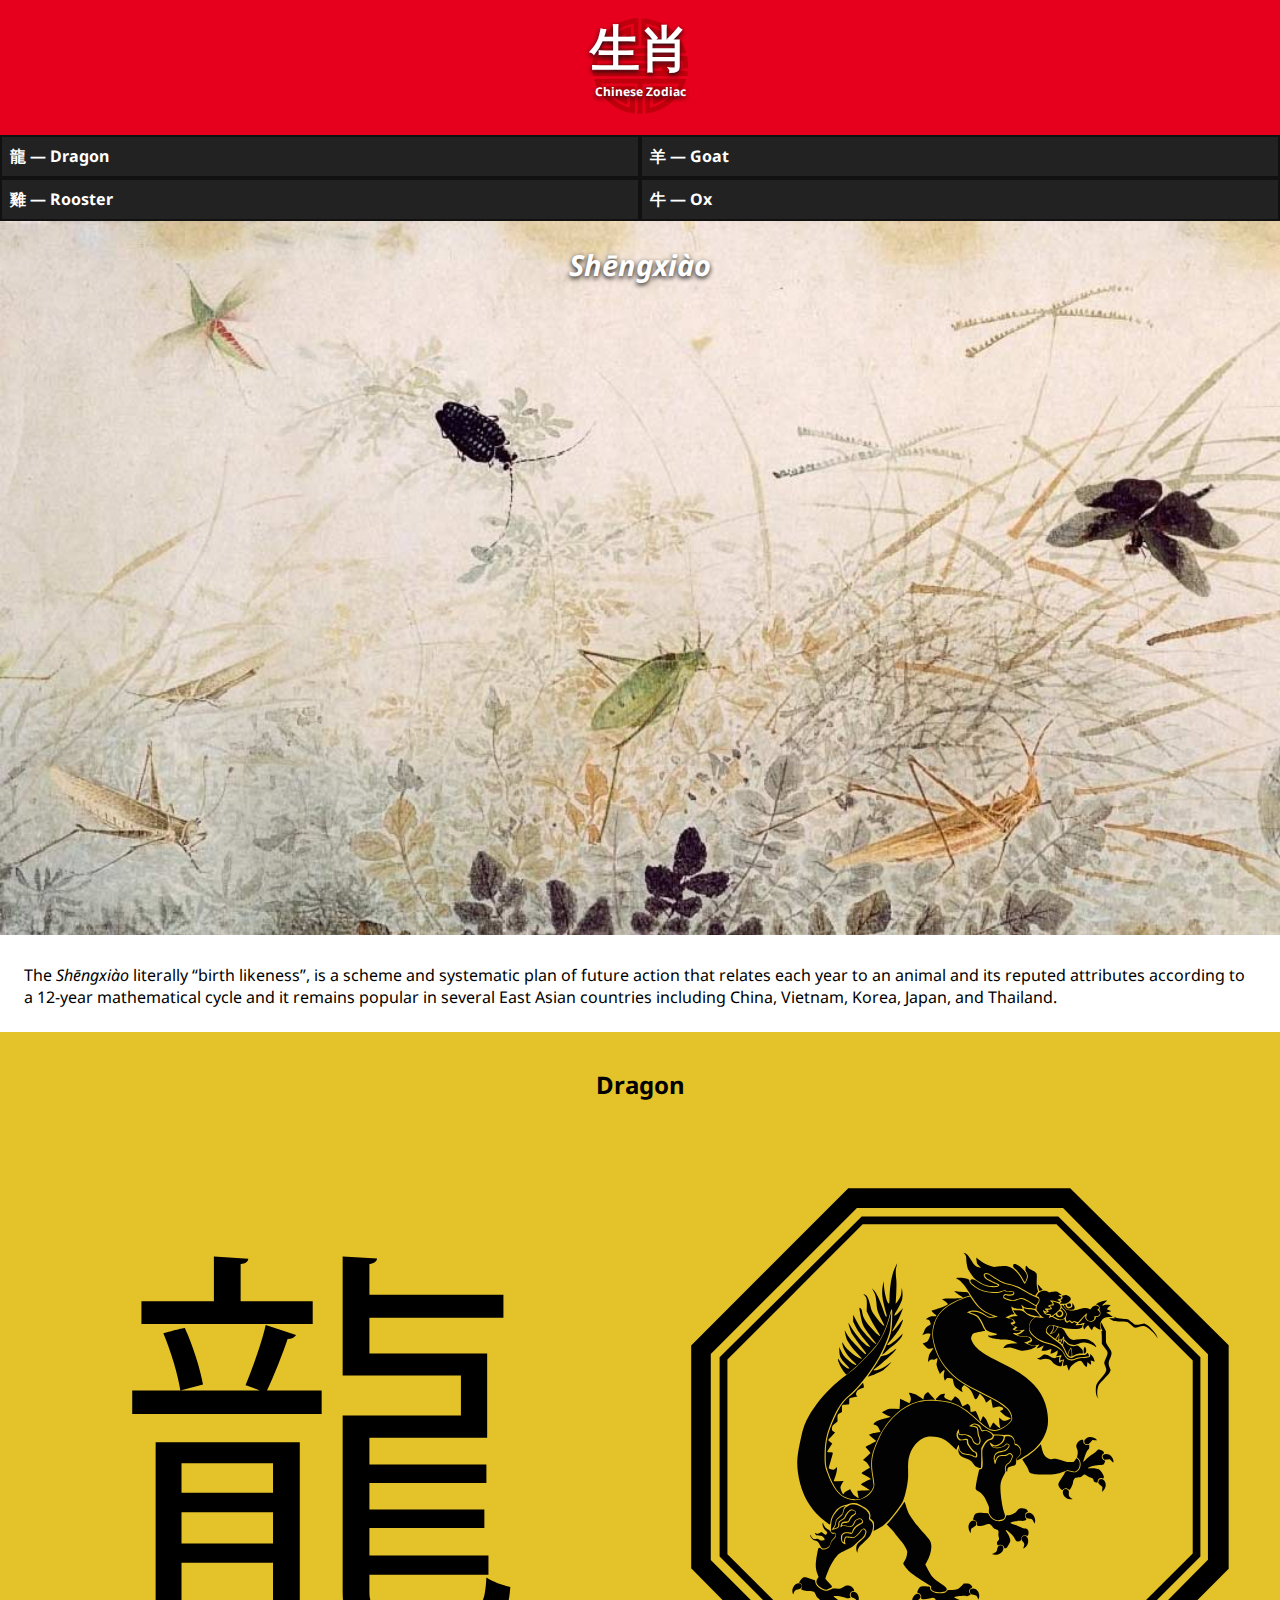
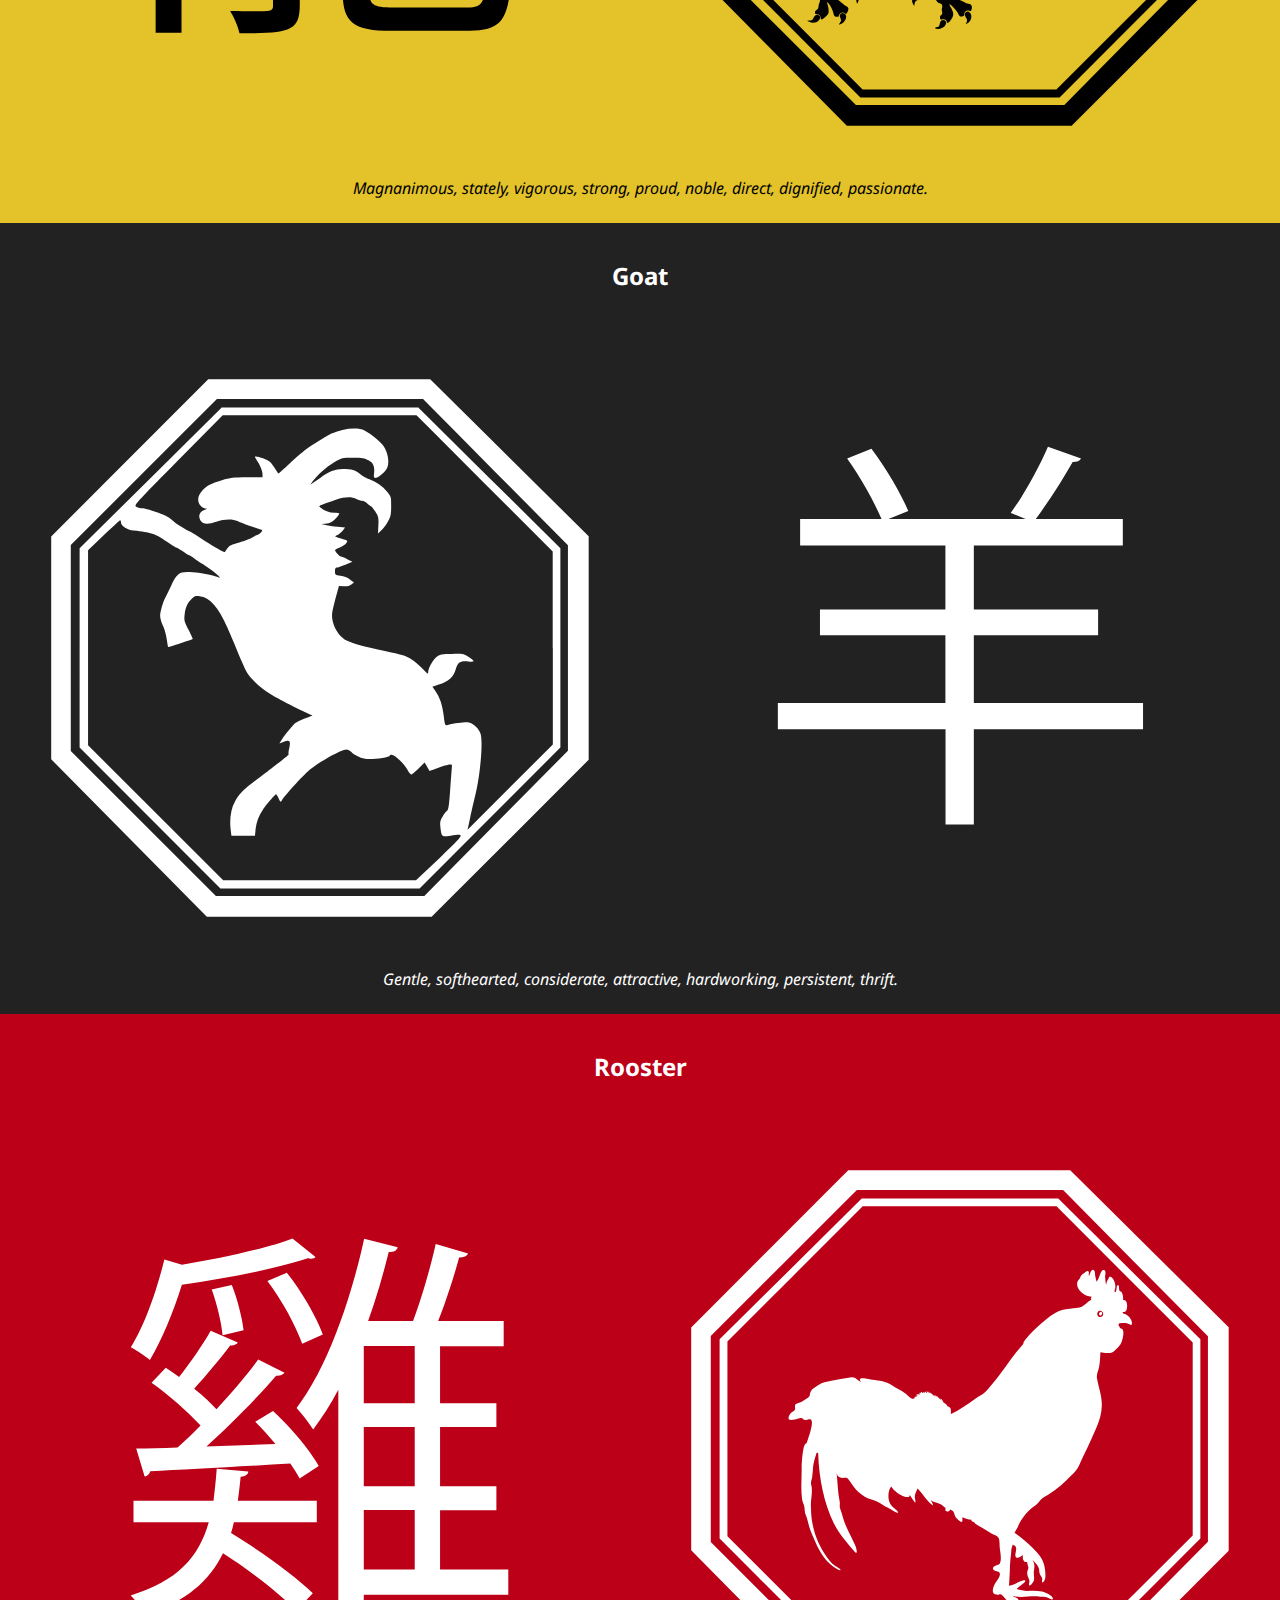
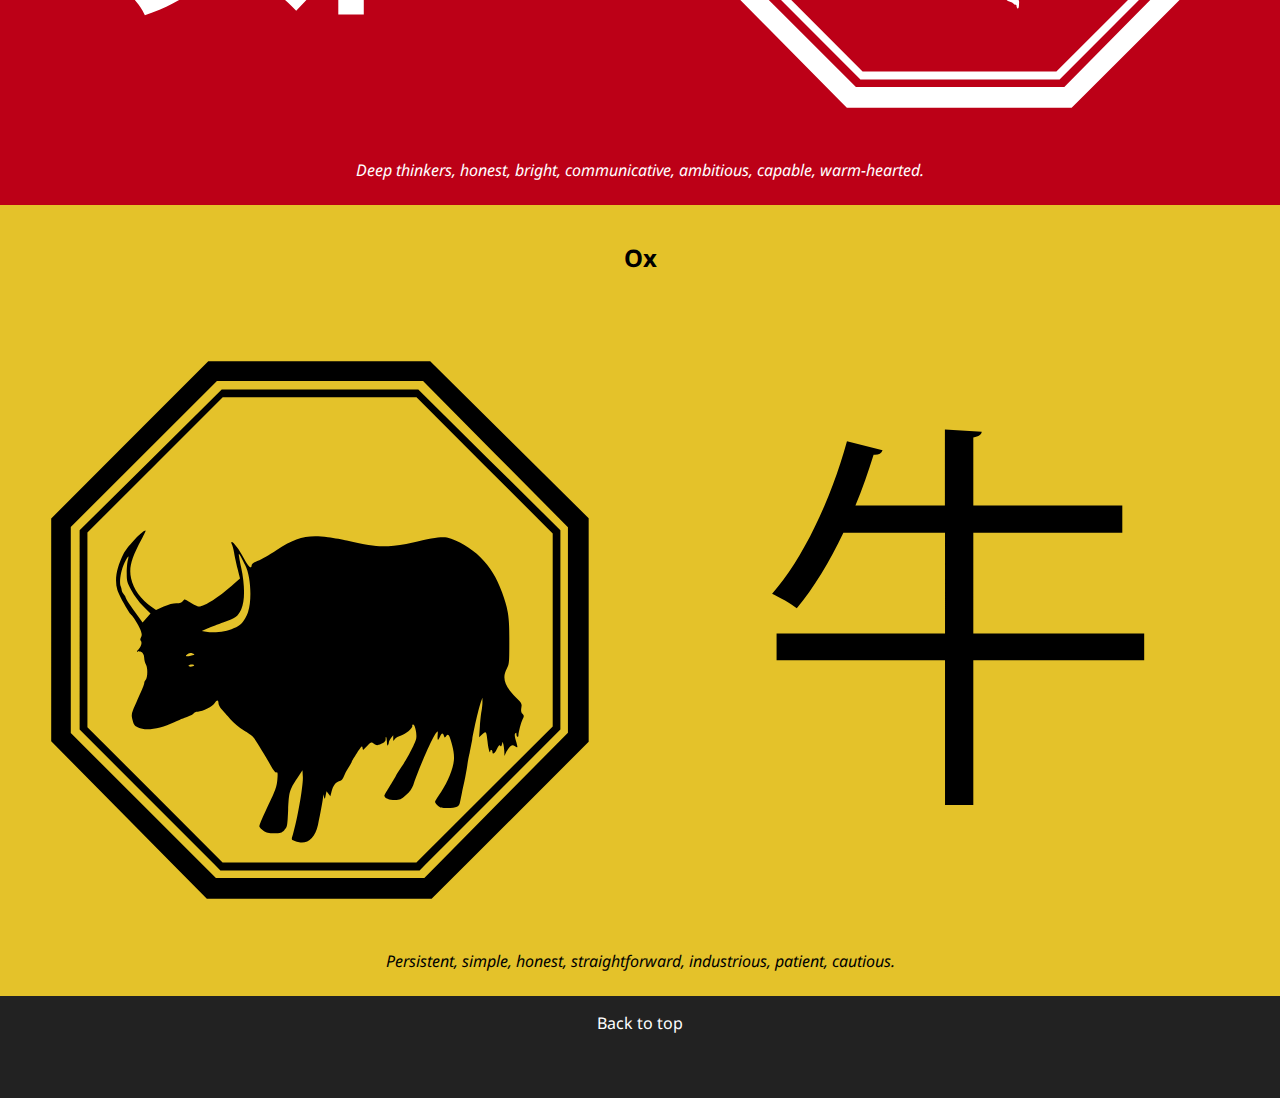
==== index.html @ 9dc7cdc6 "Change filename" ====
<!DOCTYPE html>
<html lang="en-ca">
	<head>
			<meta charset="utf-8">
			<title>Chinese Zodiac</title>
			<meta name="viewport" content="width=device-width, initial-scale=1">
			<link href="css/main.css" rel="stylesheet">
			<link href='http://fonts.googleapis.com/css?family=Noto+Sans:400,700,400italic' rel='stylesheet' type='text/css'>
	</head>
	
	<a id="top"</a>
	<header>
		<img class="Medallion" src="img/medallion.svg" alt="">
			<h1><span>生肖</span>
			Chinese Zodiac</h1>

		<nav><ol>
			<li><a href="#dragon">龍 — Dragon</a></li>
			<li><a href="#goat">羊 — Goat</a></li>
			<li><a href="#rooster">雞 — Rooster</a></li>
			<li><a href="#ox">牛 — Ox</a></li>
		</ol></nav>
	</header>

	<body>

		<div class="Shengx-Picture">
		<img class="Banner" src="img/banner.jpg" alt="A chinese cultural banner displays at the top of the webpage with traditional graphics.">

		<h1 class="Shengx">Shēngxiào</h1></div>

		<p class="Sheng">The <em>Shēngxiào</em> literally “birth likeness”, is a scheme and systematic plan of future action that relates each year to an animal and its reputed attributes according to a 12-year mathematical cycle and it remains popular in several East Asian countries including China, Vietnam, Korea, Japan, and Thailand.</p>

		<a id="dragon"</a>
			<div class="Dragon-Block">
				<h2>Dragon</h2>
				<img class="Dragon-Symbol" src="img/dragon-symbol.svg" alt="The chinese zodiac symbol for the dragon is on the left half of the page in chinese script">
				<img class="Dragon" src="img/dragon.svg" alt="On the right half of the page there is a minimalistic 2D graphic of a dragon inside a hexagon.">
				<p>Magnanimous, stately, vigorous, strong, proud, noble, direct, dignified, passionate.</p>
			</div>

		<a id="goat"</a>
			<div class="Goat-Block">
				<h2>Goat</h2>
				<img class="Goat" src="img/goat.svg" alt="The chinese zodiac symbol for the goat is on the right half of the page in chinese script">
				<img class="Goat-Symbol" src="img/goat-symbol.svg" alt="On the left half of the page there is a minimalistic 2D graphic of a goat inside a hexagon.">
				<p>Gentle, softhearted, considerate, attractive, hardworking, persistent, thrift.</p>
			</div>

		<a id="rooster"</a>
			<div class="Rooster-Block">
				<h2>Rooster</h2>
				<img class="Rooster-Symbol" src="img/rooster-symbol.svg" alt="The chinese zodiac symbol for the rooster is on the left half of the page in chinese script">
				<img class="Rooster" src="img/rooster.svg" alt="On the right half of the page there is a minimalistic 2D graphic of a rooster inside a hexagon.">
				<p>Deep thinkers, honest, bright, communicative, ambitious, capable, warm-hearted.</p>
			</div>

		<a id="ox"</a>
			<div class="Ox-Block">
				<h2>Ox</h2>
				<img class="Ox" src="img/ox.svg" alt="The chinese zodiac symbol for the ox is on the right half of the page in chinese script">
				<img class="Ox-Symbol" src="img/ox-symbol.svg" alt="On the left half of the page there is a minimalistic 2D graphic of an ox inside a hexagon.">
				<p>Persistent, simple, honest, straightforward, industrious, patient, cautious.</p>
			</div>
	</body>

	<footer>
			<a href="#top">Back to top</a></p>
	</footer>

</html>
---- css/main.css ----
html {
	box-sizing: border-box;
	font-family: 'Noto Sans', sans-serif;}

*, *::before, *::after {
	box-sizing:inherit;}

body{
	margin: 0;}

img {
	width:50%;}

p{
	margin: 0;
	padding: 1.5em;}

/* List stylinging and*/
ol{
	padding: 0;}

li{
	display: inline-block;
	list-style: none;
	color: white;}

nav li{
 	width: 50%;
 	border: 2px solid #111111;
 	background-color: #222222;
 	padding: 0.5em;
 	float: left;
 	text-align: left;
 	}

nav a{
	display: block;
	font-weight: bold;
 	color: white;
	text-decoration: none;
}

nav ol{
 	overflow: hidden;
 	margin: auto;
 	padding: 0;
	font-weight: bold;
  	color: white;
	text-decoration: none;}
/*End of list styling*/ 

header{
	position: relative;
	overflow: hidden;
	text-align: center;
	background-color: #e7001d;}

nav{
	clear: both;
	position: relative;
	list-style-type: none;
	color: white;}

/*Span affects the title symbols in the header*/
span{
	display: block;
	font-size: 50px;
	top: 5px;}

/*Heading styling*/
h1{
	color: white;
	font-size: 12px;
	position: absolute;
	clear:both;
	top: 5px;
	width: 100%;
	text-align: center;
	text-shadow: 0 2px 5px #111111;}

h2{
	font-weight: bolder;
	margin: 0;
	padding: 1.5em;
	font-style: normal;}

h3{
	color: white;
	position: relative;
	top: 1em;

	text-align: center;}
/*End of heading styling*/

/*Specific class styling*/
.Medallion{
	width: 100px;
	top: 1em;
	position: relative;
	padding-bottom: 30px;}

.Shengx{
	color: white;
	font-size: 29px;
	text-shadow: 0 2px 5px #111111;
	font-style: italic;
	text-align: center;
	width:100%;
	position: absolute;}

.Banner{
	width:100%;
	margin: 0;
	padding: 0;}


.Dragon-Block {
	text-align: center;
	font color: white;
	background-color: #e4c22a;
	margin: 0;
	padding: 0;
	font-style: italic;
	}

.Dragon {
	float:right;}

.Dragon-Symbol {
	float:left;}

.Goat-Block {
	text-align: center;
	font color: white;
	background-color: #222222;
	color: white;
	font-style: italic;}

.Goat {
	float:left;}

.Goat-Symbol {
	float:right;}

.Rooster-Block{
	text-align: center;
	font color: white;
	background-color: #bc0017;
	color: white;
	font-style: italic;}

.Rooster-Symbol {
	float:left;}

.Rooster {
	float:right;}

.Ox-Block {
	text-align: center;
	font color: white;
	background-color: #e4c22a;
	font-style: italic;}

.Ox {
	float:left;}

.Ox-Symbol {
	float:right;}

.Shengx-Picture{
	position: relative;}
/*Specific class styling*/

footer{
	background: #222222;
	text-align: center;
	color: white;
	margin: 0;
	padding: 1em;}

/*Nav styling for footer "Back to Top"*/
footer a{
	color: white;
	text-decoration: none;}
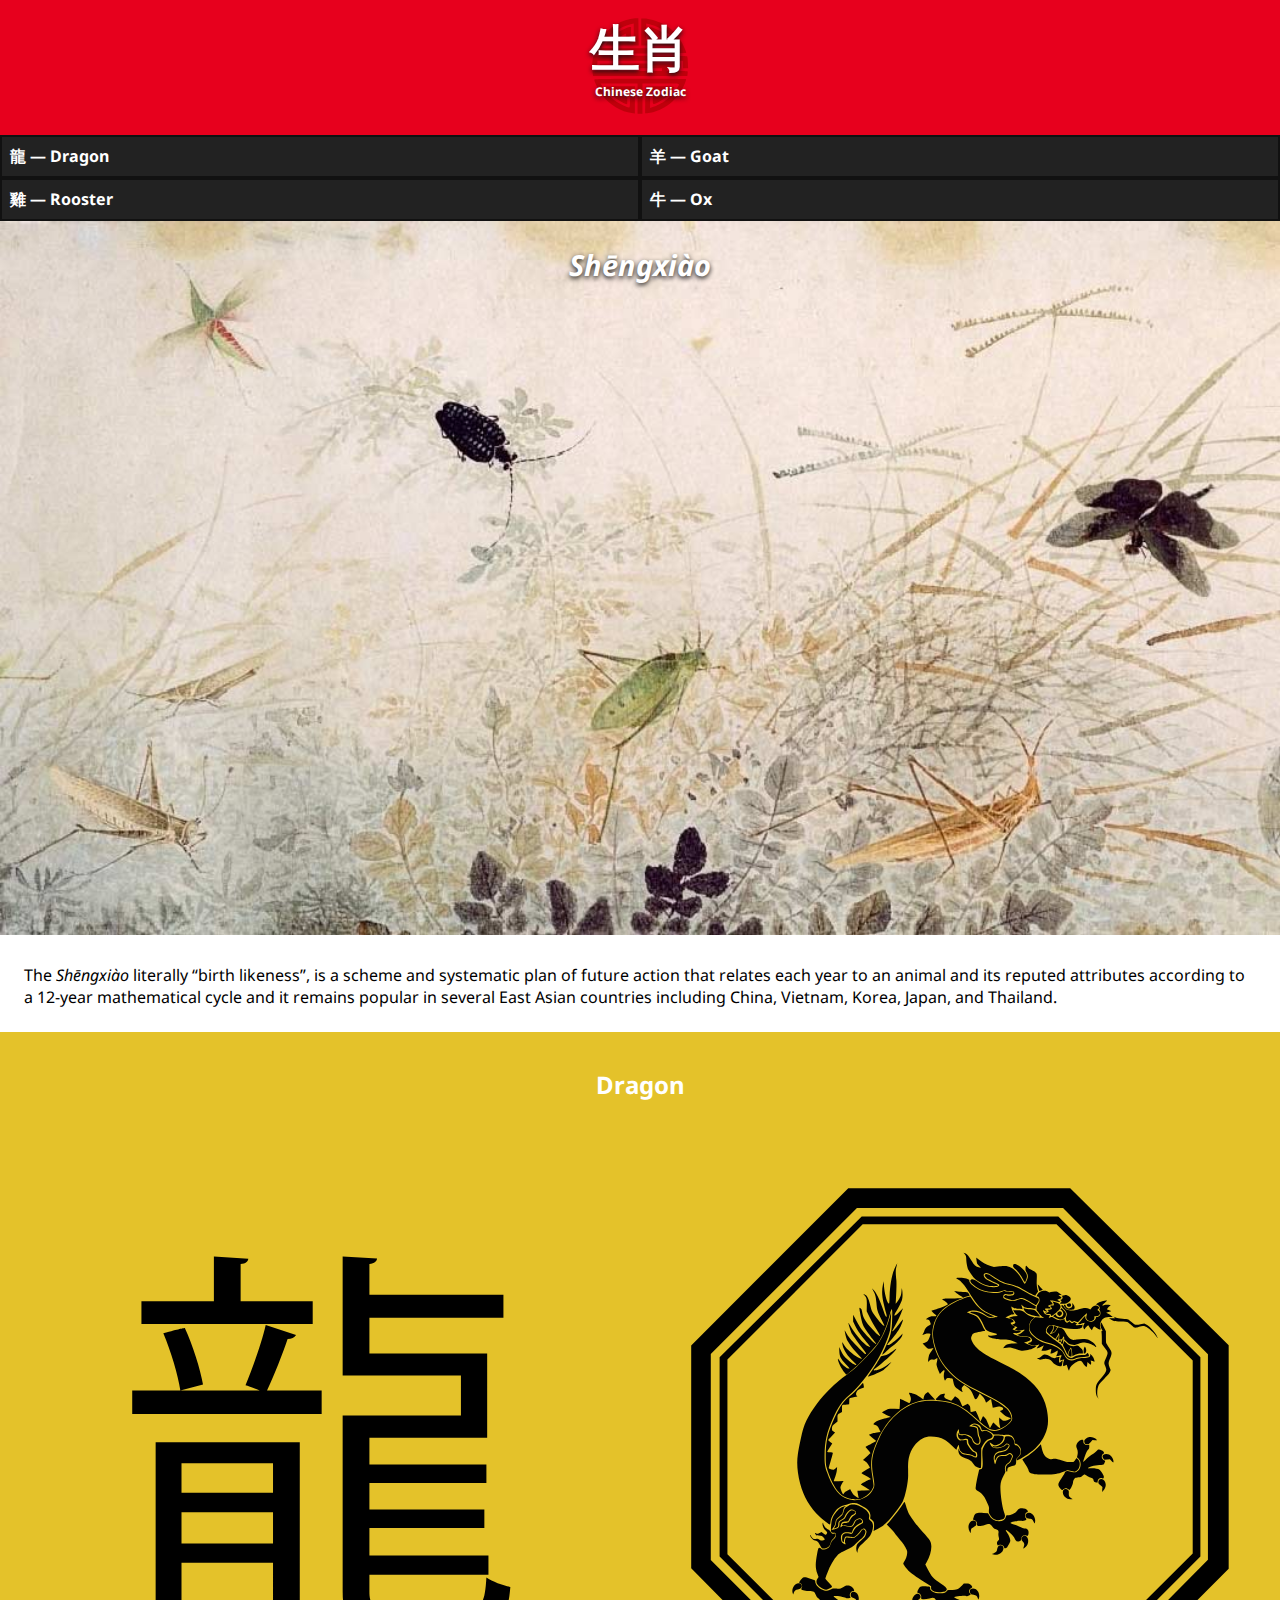
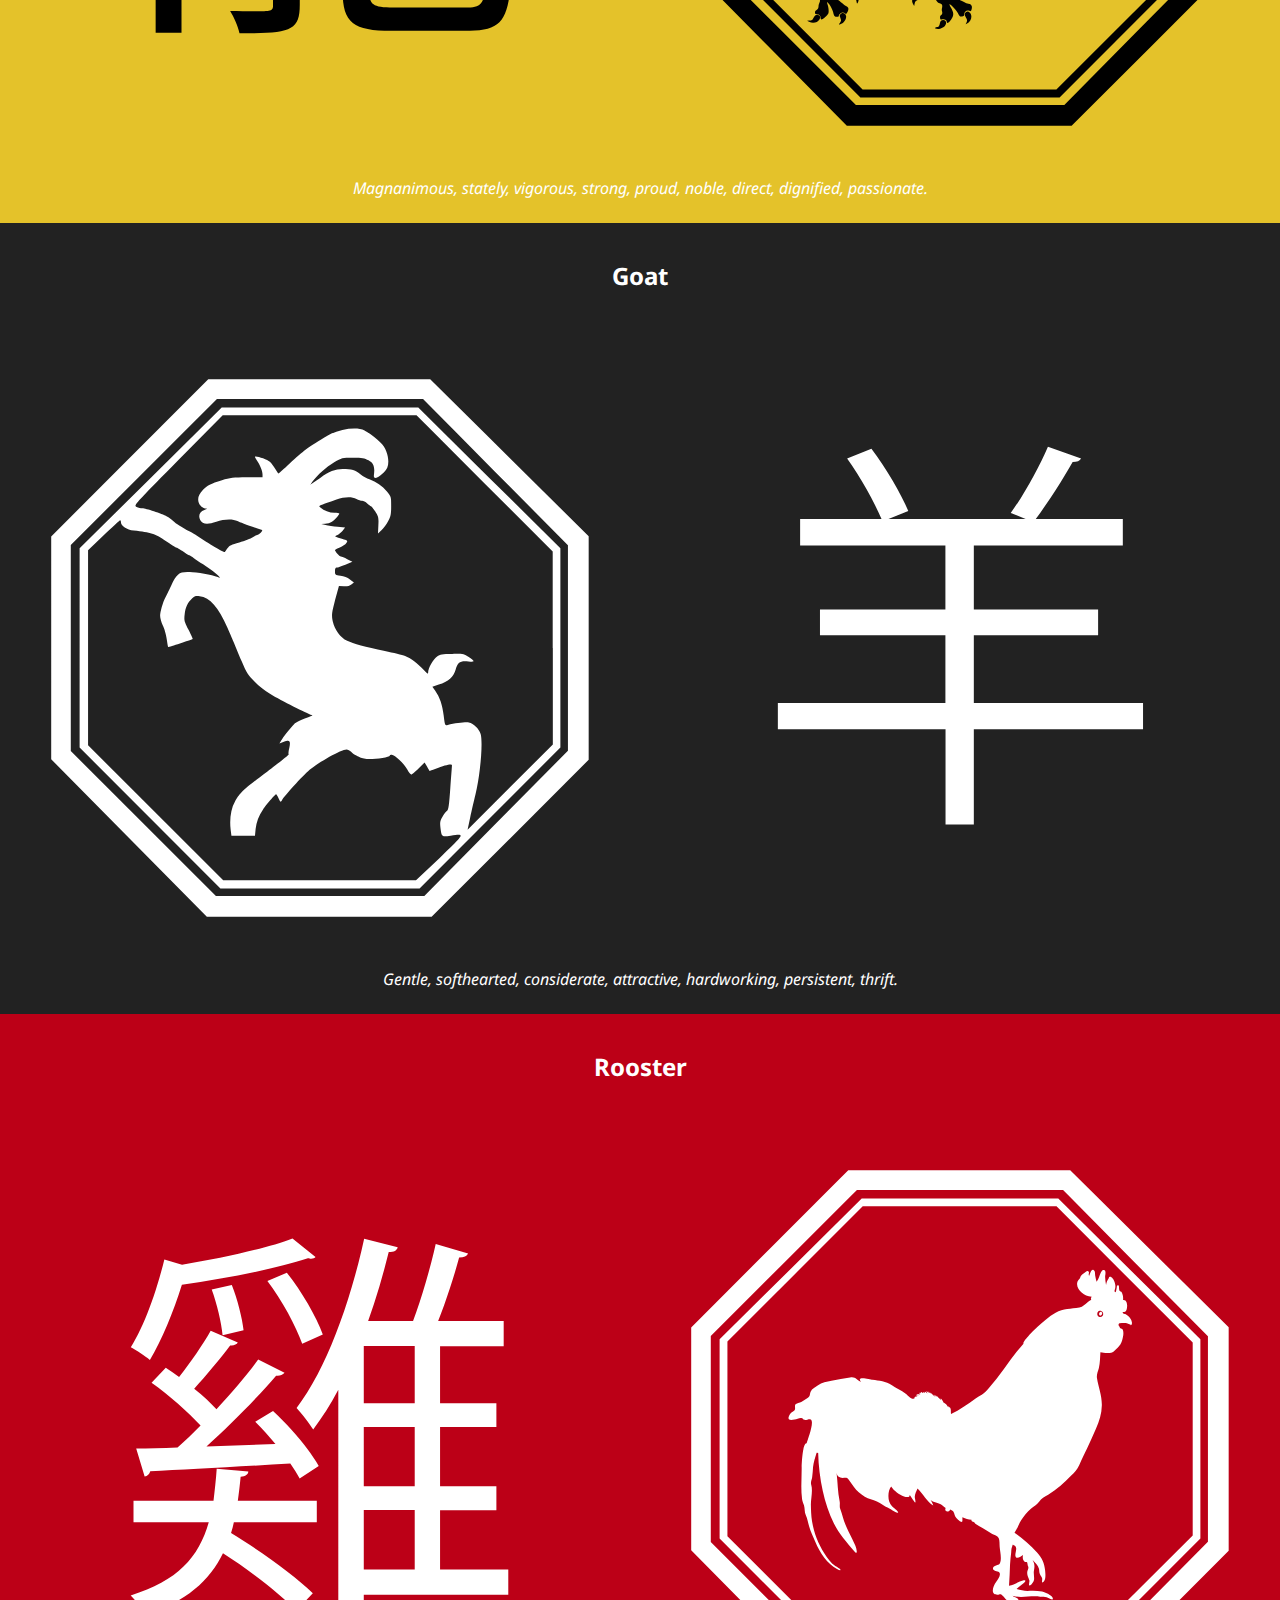
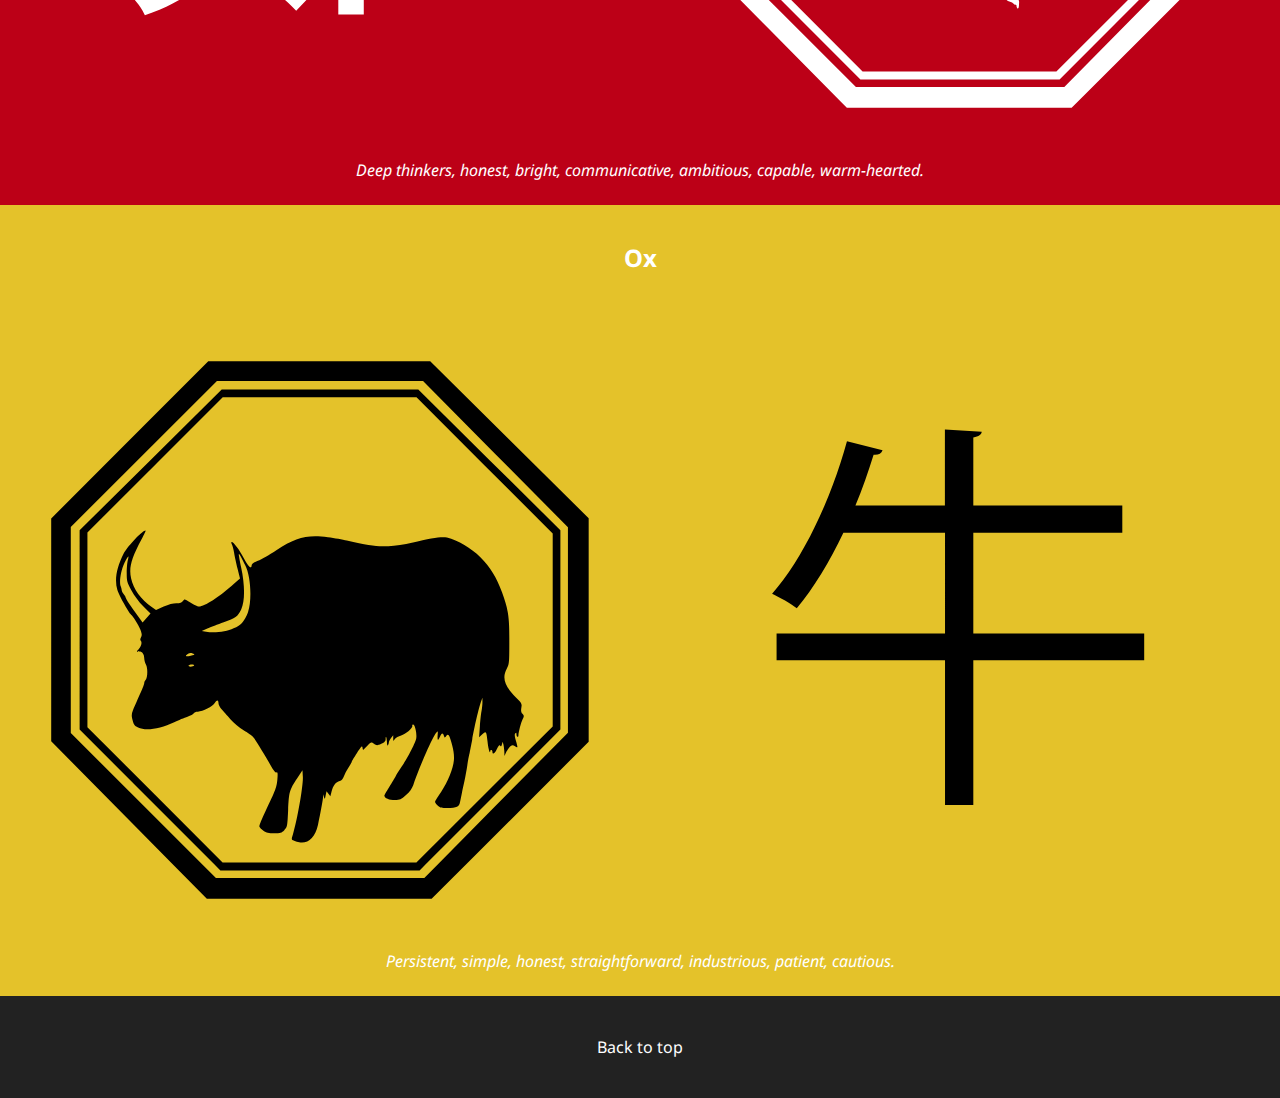
==== commit f48f9430: "Fixed Validation Errors" ====
--- a/index.html
+++ b/index.html
@@ -7,8 +7,9 @@
 			<link href="css/main.css" rel="stylesheet">
 			<link href='http://fonts.googleapis.com/css?family=Noto+Sans:400,700,400italic' rel='stylesheet' type='text/css'>
 	</head>
+	<body>
 	
-	<a id="top"</a>
+	<a id="top"></a>
 	<header>
 		<img class="Medallion" src="img/medallion.svg" alt="">
 			<h1><span>生肖</span>
@@ -22,8 +23,6 @@
 		</ol></nav>
 	</header>
 
-	<body>
-
 		<div class="Shengx-Picture">
 		<img class="Banner" src="img/banner.jpg" alt="A chinese cultural banner displays at the top of the webpage with traditional graphics.">
 
@@ -31,7 +30,7 @@
 
 		<p class="Sheng">The <em>Shēngxiào</em> literally “birth likeness”, is a scheme and systematic plan of future action that relates each year to an animal and its reputed attributes according to a 12-year mathematical cycle and it remains popular in several East Asian countries including China, Vietnam, Korea, Japan, and Thailand.</p>
 
-		<a id="dragon"</a>
+		<a id="dragon"></a>
 			<div class="Dragon-Block">
 				<h2>Dragon</h2>
 				<img class="Dragon-Symbol" src="img/dragon-symbol.svg" alt="The chinese zodiac symbol for the dragon is on the left half of the page in chinese script">
@@ -39,7 +38,7 @@
 				<p>Magnanimous, stately, vigorous, strong, proud, noble, direct, dignified, passionate.</p>
 			</div>
 
-		<a id="goat"</a>
+		<a id="goat"></a>
 			<div class="Goat-Block">
 				<h2>Goat</h2>
 				<img class="Goat" src="img/goat.svg" alt="The chinese zodiac symbol for the goat is on the right half of the page in chinese script">
@@ -47,7 +46,7 @@
 				<p>Gentle, softhearted, considerate, attractive, hardworking, persistent, thrift.</p>
 			</div>
 
-		<a id="rooster"</a>
+		<a id="rooster"></a>
 			<div class="Rooster-Block">
 				<h2>Rooster</h2>
 				<img class="Rooster-Symbol" src="img/rooster-symbol.svg" alt="The chinese zodiac symbol for the rooster is on the left half of the page in chinese script">
@@ -55,17 +54,18 @@
 				<p>Deep thinkers, honest, bright, communicative, ambitious, capable, warm-hearted.</p>
 			</div>
 
-		<a id="ox"</a>
+		<a id="ox"></a>
 			<div class="Ox-Block">
 				<h2>Ox</h2>
 				<img class="Ox" src="img/ox.svg" alt="The chinese zodiac symbol for the ox is on the right half of the page in chinese script">
 				<img class="Ox-Symbol" src="img/ox-symbol.svg" alt="On the left half of the page there is a minimalistic 2D graphic of an ox inside a hexagon.">
 				<p>Persistent, simple, honest, straightforward, industrious, patient, cautious.</p>
 			</div>
+	
+
+	<footer>
+			<p><a href="#top">Back to top</a></p>
+	</footer>
 	</body>
 
-	<footer>
-			<a href="#top">Back to top</a></p>
-	</footer>
-
 </html>--- a/css/main.css
+++ b/css/main.css
@@ -116,12 +116,11 @@
 
 .Dragon-Block {
 	text-align: center;
-	font color: white;
+	color: white;
 	background-color: #e4c22a;
 	margin: 0;
 	padding: 0;
-	font-style: italic;
-	}
+	font-style: italic;}
 
 .Dragon {
 	float:right;}
@@ -131,7 +130,7 @@
 
 .Goat-Block {
 	text-align: center;
-	font color: white;
+	color: white;
 	background-color: #222222;
 	color: white;
 	font-style: italic;}
@@ -144,7 +143,7 @@
 
 .Rooster-Block{
 	text-align: center;
-	font color: white;
+	color: white;
 	background-color: #bc0017;
 	color: white;
 	font-style: italic;}
@@ -157,7 +156,7 @@
 
 .Ox-Block {
 	text-align: center;
-	font color: white;
+	color: white;
 	background-color: #e4c22a;
 	font-style: italic;}
 
